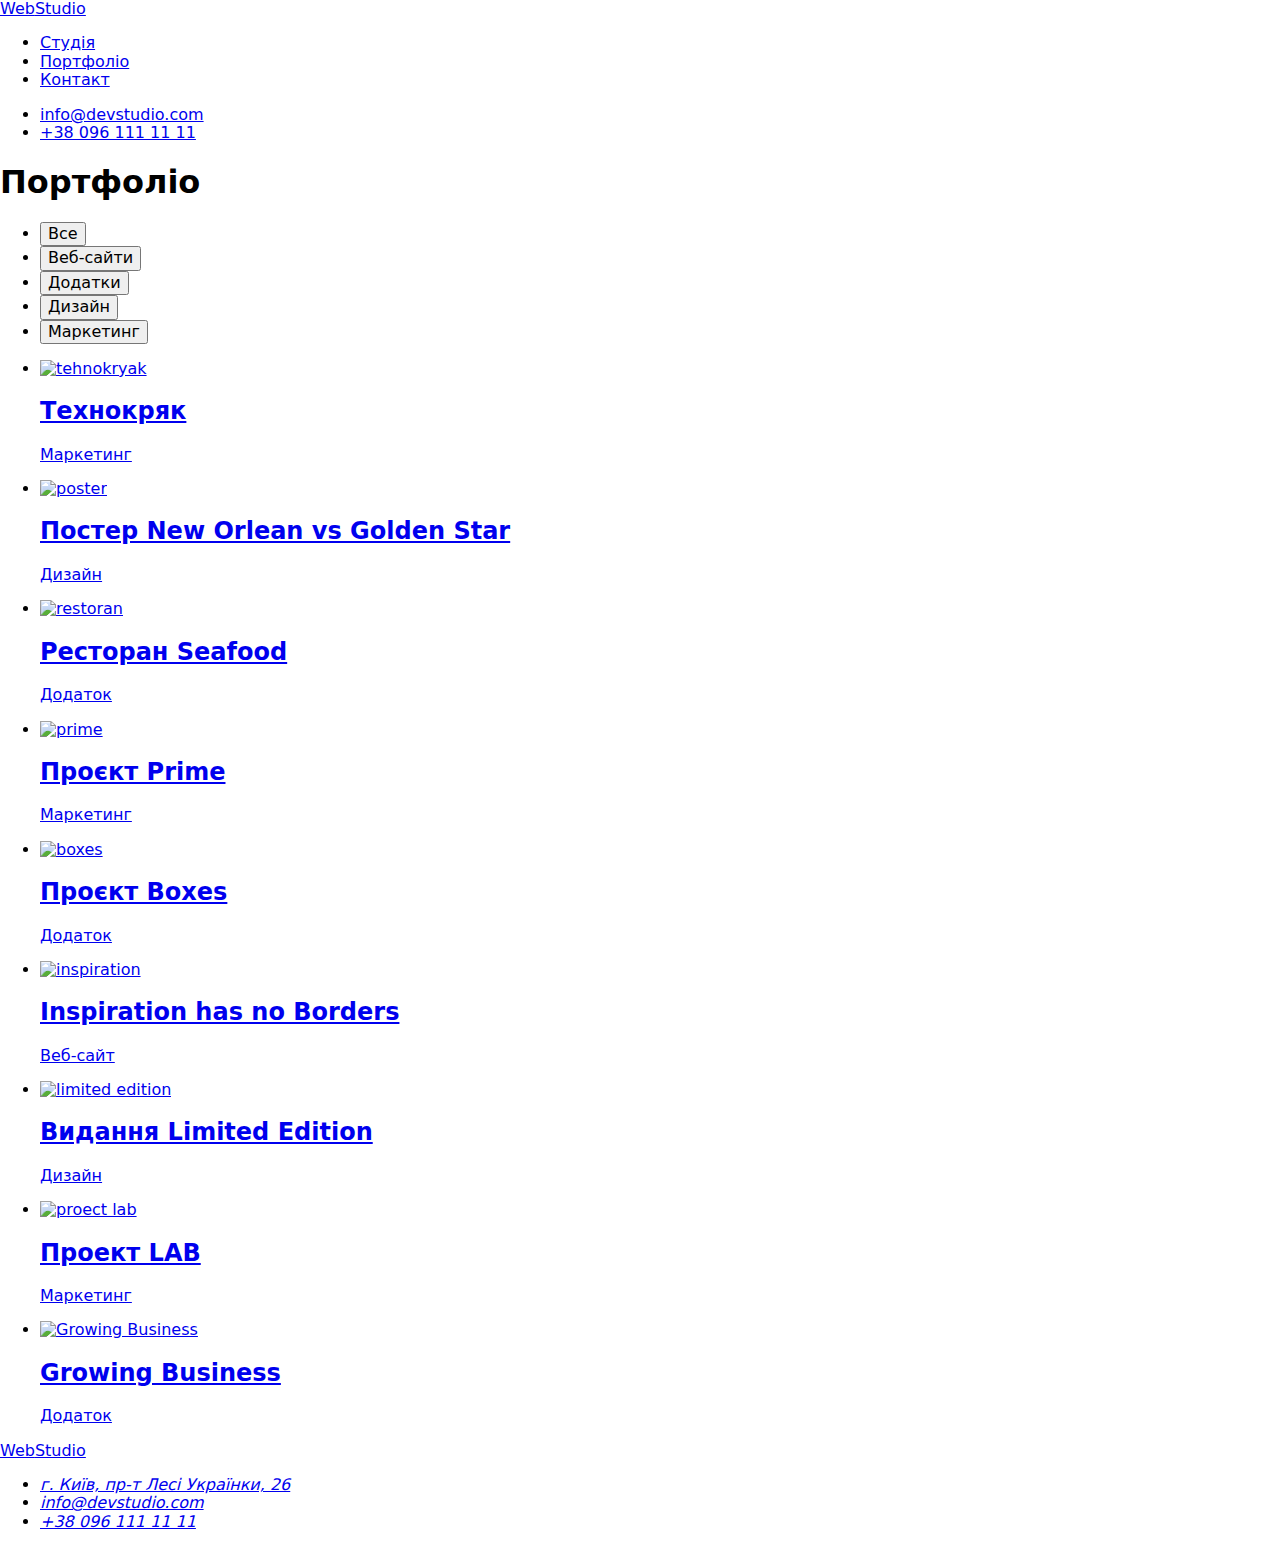
==== portfolio.html @ cefe83f0 "додає portfolio.html" ====
<!DOCTYPE html>
<html lang="uk">
  <head>
    <meta charset="UTF-8" />
    <meta http-equiv="X-UA-Compatible" content="IE=edge" />
    <meta name="viewport" content="width=device-width, initial-scale=1.0" />
    <title lang="en">WebStudio</title>
    <link
      href="https://fonts.googleapis.com/css2?family=Raleway:wght@700&family=Roboto:wght@400;500;700;900&display=swap"
      rel="stylesheet"
    />
    <link
      href="https://cdnjs.cloudflare.com/ajax/libs/modern-normalize/1.1.0/modern-normalize.min.css"
      rel="stylesheet"
    />
    <link rel="stylesheet" href="./css/styles.css" />
  </head>

  <body>
    <header>
      <div class="container navigation">
        <nav class="nav-container-left">
          <a href="./index.html" lang="en" class="logo"
            >Web<span class="logo-black">Studio</span></a
          >
          <div class="site-nav-container">
            <ul class="site-nav">
              <li>
                <a href="./index.html" class="current">Студія</a>
              </li>
              <li>
                <a href="./portfolio.html">Портфоліо</a>
              </li>
              <li>
                <a href="#">Контакт</a>
              </li>
            </ul>
          </div>
        </nav>
        <div class="nav-container-right">
          <ul class="site-nav-contacts">
            <li>
              <a href="mailto:info@devstudio.com">info@devstudio.com</a>
            </li>
            <li>
              <a href="tel:+380961111111">+38 096 111 11 11</a>
            </li>
          </ul>
        </div>
      </div>
    </header>

    <main>
      <div class="container">
        <div class="portfolio-buttons">
          <h1 class="visually-hidden">Портфоліо</h1>
          <ul class="list-buttons">
            <li class="item-button">
              <button type="button">Все</button>
            </li>

            <li class="item-button">
              <!--щоб не робився перенос тире, вставляємо спец-символ-->
              <button type="button">Веб&#8209;сайти</button>
            </li>

            <li class="item-button">
              <button type="button">Додатки</button>
            </li>

            <li class="item-button">
              <button type="button">Дизайн</button>
            </li>

            <li class="item-button">
              <button type="button">Маркетинг</button>
            </li>
          </ul>
        </div>

        <div class="portfolio">
          <ul class="card-set">
            <li class="item">
              <a href="#">
                <div class="card">
                  <img src="./images/2/img8.jpg" alt="tehnokryak" width="370" />
                </div>
                <div class="under-foto">
                  <h2>Технокряк</h2>
                  <p>Маркетинг</p>
                </div>
              </a>
            </li>

            <li class="item">
              <a href="#">
                <div class="card">
                  <img src="./images/2/img9.jpg" alt="poster" width="370" />
                </div>
                <div class="under-foto">
                  <h2>Постер New Orlean vs Golden Star</h2>
                  <p>Дизайн</p>
                </div>
              </a>
            </li>

            <li class="item">
              <a href="#">
                <div class="card">
                  <img src="./images/2/img10.jpg" alt="restoran" width="370" />
                </div>
                <div class="under-foto">
                  <h2>Ресторан Seafood</h2>
                  <p>Додаток</p>
                </div>
              </a>
            </li>

            <li class="item">
              <a href="#">
                <div class="card">
                  <img src="./images/2/img11.jpg" alt="prime" width="370" />
                </div>
                <div class="under-foto">
                  <h2>Проєкт Prime</h2>
                  <p>Маркетинг</p>
                </div>
              </a>
            </li>

            <li class="item">
              <a href="#">
                <div class="card">
                  <img src="./images/2/img12.jpg" alt="boxes" width="370" />
                </div>
                <div class="under-foto">
                  <h2>Проєкт Boxes</h2>
                  <p>Додаток</p>
                </div>
              </a>
            </li>

            <li class="item">
              <a href="#">
                <div class="card">
                  <img
                    src="./images/2/img13.jpg"
                    alt="inspiration"
                    width="370"
                  />
                </div>
                <div class="under-foto">
                  <h2>Inspiration has no Borders</h2>
                  <p>Веб-сайт</p>
                </div>
              </a>
            </li>

            <li class="item">
              <a href="#">
                <div class="card">
                  <img
                    src="./images/2/img14.jpg"
                    alt="limited edition"
                    width="370"
                  />
                </div>
                <div class="under-foto">
                  <h2>Видання Limited Edition</h2>
                  <p>Дизайн</p>
                </div>
              </a>
            </li>

            <li class="item">
              <a href="#">
                <div class="card">
                  <img
                    src="./images/2/img15.jpg"
                    alt="proect lab"
                    width="370"
                  />
                </div>
                <div class="under-foto">
                  <h2>Проект LAB</h2>
                  <p>Маркетинг</p>
                </div>
              </a>
            </li>

            <li class="item">
              <a href="#">
                <div class="card">
                  <img
                    src="./images/2/img16.jpg"
                    alt="Growing Business"
                    width="370"
                  />
                </div>
                <div class="under-foto">
                  <h2>Growing Business</h2>
                  <p>Додаток</p>
                </div>
              </a>
            </li>
          </ul>
        </div>
      </div>
    </main>

    <footer>
      <div class="container">
        <a href="./index.html" lang="en" class="logo"
          >Web<span class="logo-white">Studio</span></a
        >

        <address>
          <ul class="footer-address">
            <li>
              <a
                href="https://goo.gl/maps/CPtrU1FHBa2aNyZL9"
                target="_blank"
                rel="noopener noreferrer nofollow"
                >г. Київ, пр-т Лесі Українки, 26</a
              ><br />
            </li>

            <li class="foorer-mail">
              <a href="mailto:info@devstudio.com">info@devstudio.com</a><br />
            </li>

            <li class="foorer-phone">
              <a href="tel:+380961111111">+38 096 111 11 11</a>
            </li>
          </ul>
        </address>
      </div>
    </footer>
  </body>
</html>
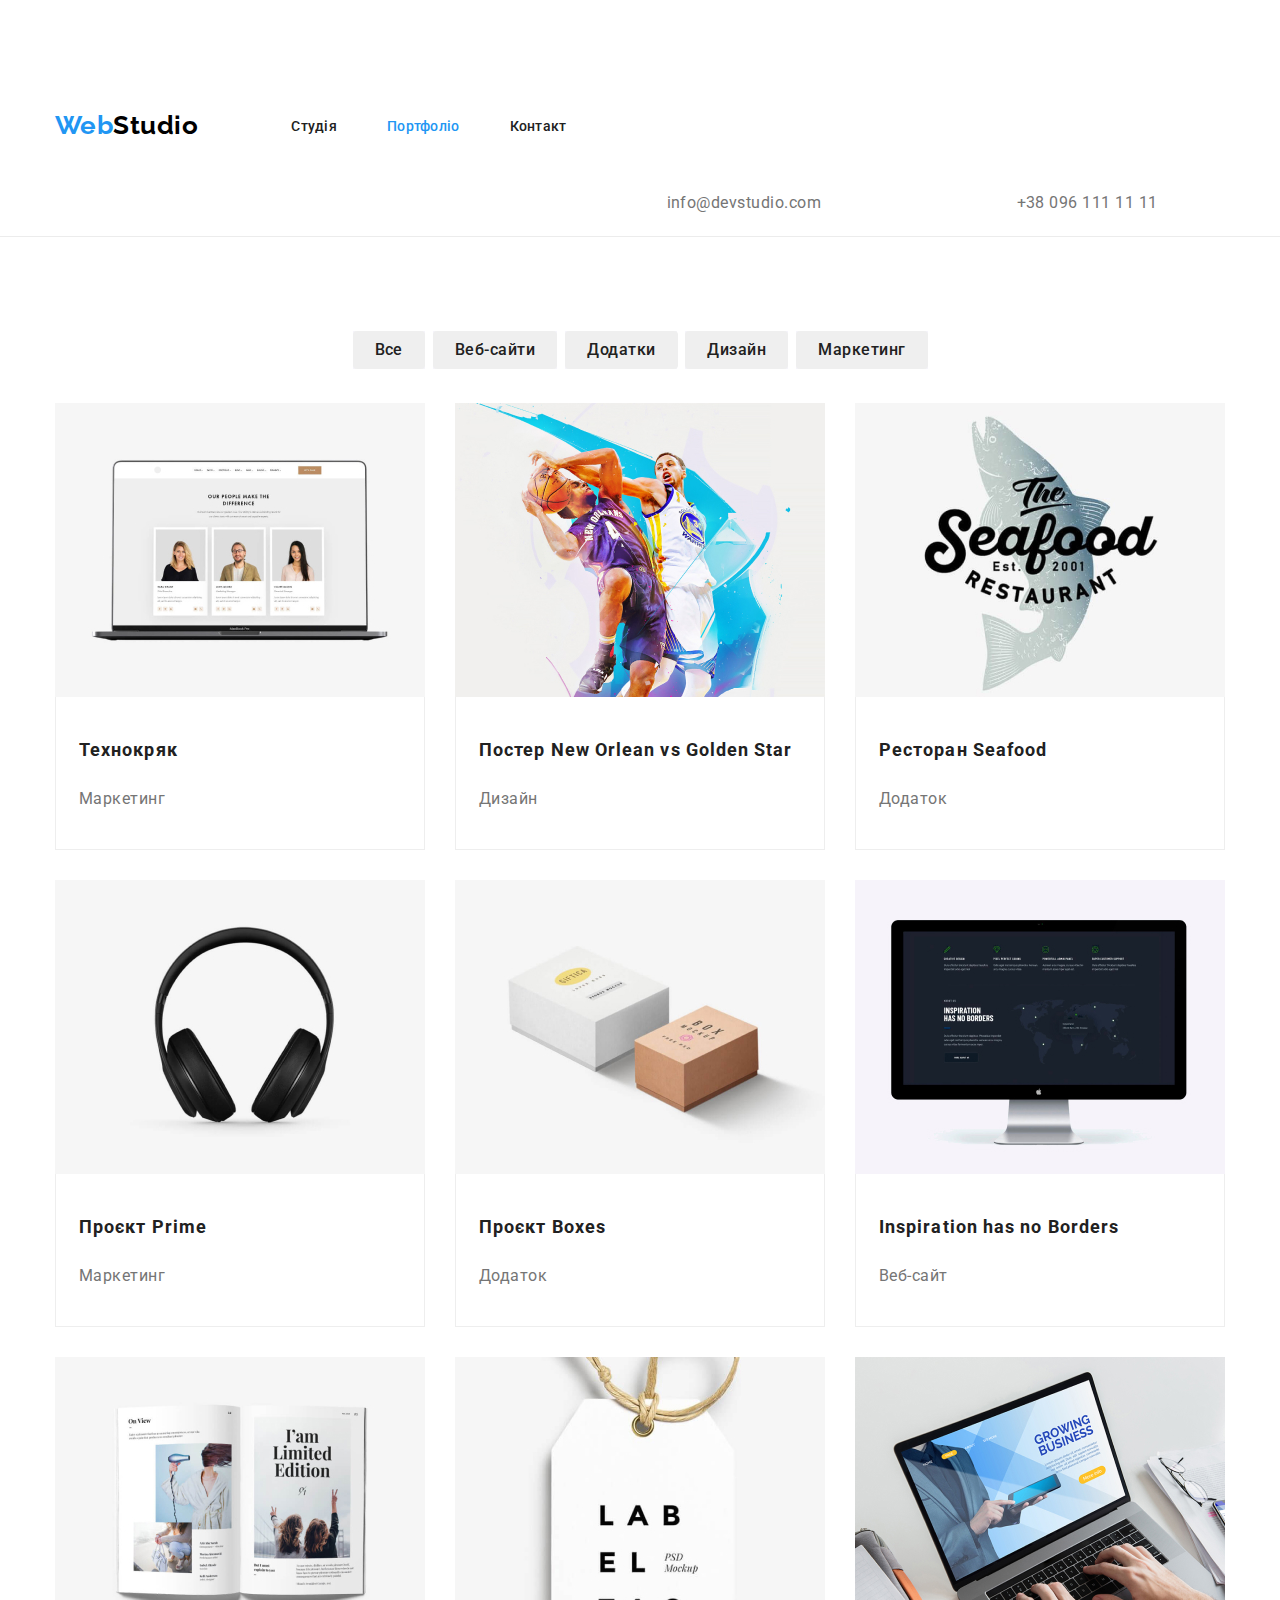
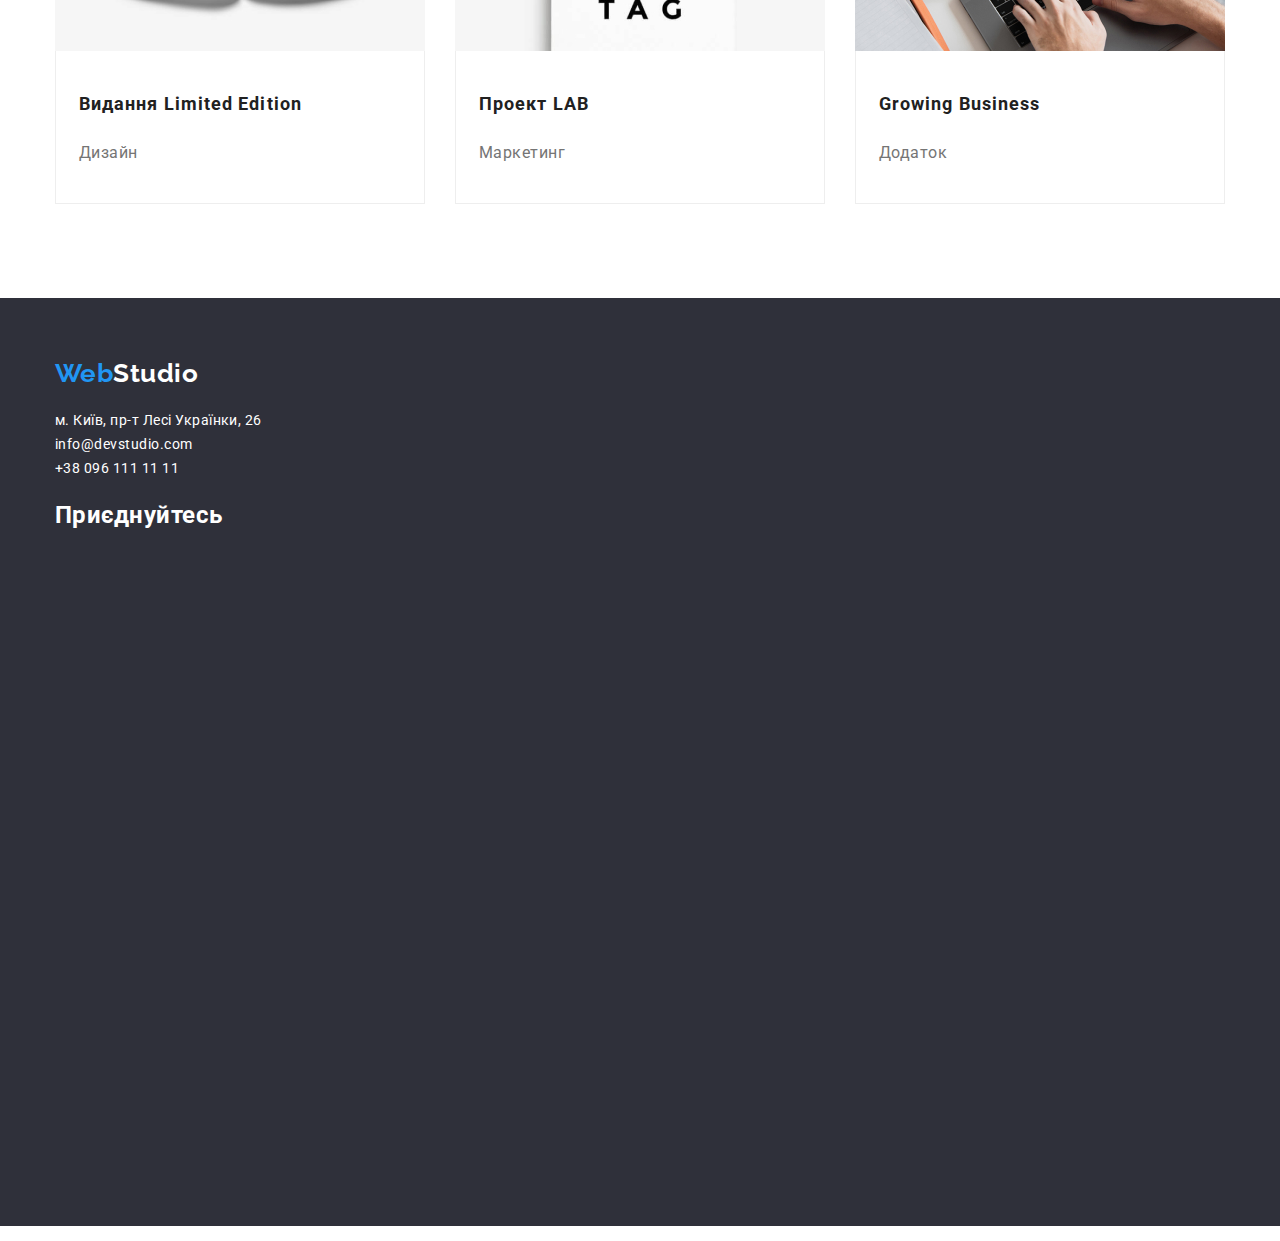
==== commit a87be82e: "додає розмітку portfolio.html" ====
--- a/portfolio.html
+++ b/portfolio.html
@@ -18,34 +18,46 @@
 
   <body>
     <header>
-      <div class="container navigation">
-        <nav class="nav-container-left">
-          <a href="./index.html" lang="en" class="logo"
-            >Web<span class="logo-black">Studio</span></a
-          >
-          <div class="site-nav-container">
-            <ul class="site-nav">
-              <li>
-                <a href="./index.html" class="current">Студія</a>
-              </li>
-              <li>
-                <a href="./portfolio.html">Портфоліо</a>
-              </li>
-              <li>
-                <a href="#">Контакт</a>
+      <div class="test">
+        <div class="container navigation">
+          <nav class="nav-container-left">
+            <a href="./index.html" lang="en" class="logo"
+              >Web<span class="logo-black">Studio</span></a
+            >
+            <div class="site-nav-container">
+              <ul class="site-nav">
+                <li>
+                  <a href="./index.html">Студія</a>
+                </li>
+                <li>
+                  <a href="./portfolio.html" class="current">Портфоліо</a>
+                </li>
+                <li>
+                  <a href="#">Контакт</a>
+                </li>
+              </ul>
+            </div>
+          </nav>
+          <div class="nav-container-right">
+            <ul class="site-nav-contacts">
+              <li class="icon-box">
+                <a href="mailto:info@devstudio.com">
+                  <svg class="icon-envelope">
+                    <use href="./images/symbol-defs.svg#icon-envelope"></use>
+                  </svg>
+                  <div>info@devstudio.com</div>
+                </a>
+              </li>
+              <li class="icon-box">
+                <a href="tel:+380961111111">
+                  <svg class="icon-smartphone">
+                    <use href="./images/symbol-defs.svg#icon-smartphone"></use>
+                  </svg>
+                  <div>+38 096 111 11 11</div>
+                </a>
               </li>
             </ul>
           </div>
-        </nav>
-        <div class="nav-container-right">
-          <ul class="site-nav-contacts">
-            <li>
-              <a href="mailto:info@devstudio.com">info@devstudio.com</a>
-            </li>
-            <li>
-              <a href="tel:+380961111111">+38 096 111 11 11</a>
-            </li>
-          </ul>
         </div>
       </div>
     </header>
@@ -83,7 +95,11 @@
             <li class="item">
               <a href="#">
                 <div class="card">
-                  <img src="./images/2/img8.jpg" alt="tehnokryak" width="370" />
+                  <img
+                    src="./images/2/img8.jpg"
+                    alt="tehnokryak"
+                    width="370"
+                  />
                 </div>
                 <div class="under-foto">
                   <h2>Технокряк</h2>
@@ -95,7 +111,11 @@
             <li class="item">
               <a href="#">
                 <div class="card">
-                  <img src="./images/2/img9.jpg" alt="poster" width="370" />
+                  <img
+                    src="./images/2/img9.jpg"
+                    alt="poster"
+                    width="370"
+                  />
                 </div>
                 <div class="under-foto">
                   <h2>Постер New Orlean vs Golden Star</h2>
@@ -107,7 +127,11 @@
             <li class="item">
               <a href="#">
                 <div class="card">
-                  <img src="./images/2/img10.jpg" alt="restoran" width="370" />
+                  <img
+                    src="./images/2/img10.jpg"
+                    alt="restoran"
+                    width="370"
+                  />
                 </div>
                 <div class="under-foto">
                   <h2>Ресторан Seafood</h2>
@@ -175,11 +199,7 @@
             <li class="item">
               <a href="#">
                 <div class="card">
-                  <img
-                    src="./images/2/img15.jpg"
-                    alt="proect lab"
-                    width="370"
-                  />
+                  <img src="./images/2/img15.jpg" alt="proect lab" width="370" />
                 </div>
                 <div class="under-foto">
                   <h2>Проект LAB</h2>
@@ -209,31 +229,71 @@
     </main>
 
     <footer>
-      <div class="container">
-        <a href="./index.html" lang="en" class="logo"
-          >Web<span class="logo-white">Studio</span></a
-        >
-
-        <address>
-          <ul class="footer-address">
-            <li>
-              <a
-                href="https://goo.gl/maps/CPtrU1FHBa2aNyZL9"
-                target="_blank"
-                rel="noopener noreferrer nofollow"
-                >г. Київ, пр-т Лесі Українки, 26</a
-              ><br />
-            </li>
-
-            <li class="foorer-mail">
-              <a href="mailto:info@devstudio.com">info@devstudio.com</a><br />
-            </li>
-
-            <li class="foorer-phone">
-              <a href="tel:+380961111111">+38 096 111 11 11</a>
+      <div class="container footer-container">
+        <div>
+          <a href="./index.html" lang="en" class="logo logo-focus"
+            >Web<span class="logo-white">Studio</span></a
+          >
+          <address>
+            <ul class="footer-address">
+              <li>
+                <a
+                  href="https://goo.gl/maps/CPtrU1FHBa2aNyZL9"
+                  target="_blank"
+                  rel="noopener noreferrer nofollow"
+                  >м. Київ, пр-т Лесі Українки, 26</a
+                ><br />
+              </li>
+
+              <li class="foorer-mail">
+                <a href="mailto:info@devstudio.com">info@devstudio.com</a><br />
+              </li>
+
+              <li class="foorer-phone">
+                <a href="tel:+380961111111">+38 096 111 11 11</a>
+              </li>
+            </ul>
+          </address>
+        </div>
+        <div class="join">
+          <h2>Приєднуйтесь</h2>
+          <ul class="footer-icon">
+            <li class="grey-icon-set">
+              <a href="">
+                <svg class="grey-icon-item">
+                  <use
+                    href="./images/symbol-defs.svg#icon-instagram-white"
+                  ></use>
+                </svg>
+              </a>
+            </li>
+            <li class="grey-icon-set">
+              <a href="">
+                <svg class="grey-icon-item">
+                  <use href="./images/symbol-defs.svg#icon-twitter-white"></use>
+                </svg>
+              </a>
+            </li>
+            <li class="grey-icon-set">
+              <a href="">
+                <svg class="grey-icon-item">
+                  <use
+                    href="./images/symbol-defs.svg#icon-facebook-white"
+                  ></use>
+                </svg>
+              </a>
+            </li>
+            <li class="grey-icon-set">
+              <a href="">
+                <svg class="grey-icon-item">
+                  <use
+                    href="./images/symbol-defs.svg#icon-linkedin-white"
+                  ></use>
+                </svg>
+              </a>
             </li>
           </ul>
-        </address>
+        </div>
       </div>
     </footer>
   </body>
--- a/css/styles.css
+++ b/css/styles.css
@@ -0,0 +1,401 @@
+:root {
+    --title-text-color: rgba(33, 33, 33, 1);
+    --pargraf-text-color: rgba(117, 117, 117, 1);
+    --dark-background: rgba(47, 48, 58, 1);
+    --white: rgba(255, 255, 255, 1);
+    --blue: rgba(33, 150, 243, 1);
+
+}
+
+body {
+    background-color: var(--white);
+    font-family: roboto, sans-serif;
+    letter-spacing: 0.03em;
+    line-height: 1.2;
+
+    margin-top: 15px;
+    margin-bottom: 15px;
+}
+
+body a {
+    text-decoration: none;
+}
+
+/* убираем маркеры в списках */
+ul {
+    list-style: none;
+    margin: 0;
+    padding: 0;
+}
+
+button {
+    font-family: inherit;
+    cursor: pointer;
+    color: var(--title-text-color);
+    font-weight: 500;
+    font-size: 16px;
+    line-height: 1.62;
+    text-align: center;
+    letter-spacing: 0.03em;
+    border: none;
+    border-radius: 4px;
+    padding: 6px 22px;
+}
+
+/* цвет кнопки гпавной при ховере 188CE8 */
+button:hover,
+button:focus {
+    color: var(--white);
+    background-color: var(--blue);
+}
+
+.container {
+    margin-left: auto;
+    margin-right: auto;
+    padding-left: 15px;
+    padding-right: 15px;
+    width: 1200px;
+    outline: 2px solid none;
+}
+
+.visually-hidden {
+    position: absolute;
+    white-space: nowrap;
+    width: 1px;
+    height: 1px;
+    overflow: hidden;
+    border: 0;
+    padding: 0;
+    clip: rect(0 0 0 0);
+    clip-path: inset(50%);
+    margin: -1px;
+}
+
+.logo {
+    color: var(--blue);
+    font-size: 26px;
+    font-family: raleway, sans-serif;
+    font-weight: 700;
+    font-size: 26px;
+    line-height: 1.19;
+}
+
+.logo-black {
+    color: rgba(0, 0, 0, 1);
+    margin-right: 93px;
+}
+
+.logo-white {
+    color: var(--white);
+}
+
+header {
+    border-bottom: 1px solid rgba(236, 236, 236, 1);
+}
+
+.navigation {
+    display: flex;
+    align-items: center;
+    padding-top: 24px;
+    padding-bottom: 24px;
+}
+
+.nav-container-left {
+    display: flex;
+    align-items: center;
+}
+
+.site-nav-container li {
+    margin-right: 50px;
+}
+
+.site-nav {
+    display: flex;
+    align-items: center;
+    margin: 0;
+    padding: 0;
+}
+
+.site-nav a {
+    color: var(--title-text-color);
+    font-weight: 500;
+    font-size: 14px;
+    line-height: 1.14;
+    letter-spacing: 0.02em;
+}
+
+/* виділяємо поточну сторінку(студіо, портфоліо, контакти) */
+.site-nav a.current {
+    color: var(--blue);
+}
+
+.navigation a:hover,
+.navigation a:focus {
+    color: var(--blue);
+}
+
+.nav-container-right {
+    margin-left: auto;
+    align-items: center;
+}
+
+.site-nav-contacts {
+    display: flex;
+    align-items: center;
+    margin: 0;
+    padding: 0;
+}
+
+.site-nav-contacts a {
+    color: var(--pargraf-text-color);
+}
+
+.site-nav-contacts li {
+    margin-left: 50px;
+}
+
+.title-section {
+    color: var(--white);
+    background-color: rgba(47, 48, 58, 1);
+    text-align: center;
+    outline: 2px solid none;
+    padding-top: 200px;
+    padding-bottom: 200px;
+
+
+
+}
+
+/* зробили всі літери великими text-transform: uppercase; */
+.text-big-title {
+    font-weight: 900;
+    font-size: 44px;
+    line-height: 1.36;
+    letter-spacing: 0.06em;
+    text-transform: uppercase;
+    text-align: center;
+    margin: 0;
+}
+
+.button-title {
+    background-color: var(--blue);
+    color: var(--white);
+    font-weight: 700;
+    font-size: 16px;
+    line-height: 30px;
+    letter-spacing: 0.06em;
+    margin-top: 30px;
+    border: none;
+    padding: 10px 26px;
+}
+
+.button-title:hover,
+.button-title:focus {
+    background-color: rgba(24, 140, 232, 1);
+}
+
+.benefits {
+    font-size: 14px;
+    outline: 2px solid none;
+    padding-top: 94px;
+    padding-bottom: 94px;
+}
+
+.benefits-list {
+    display: flex;
+    justify-content: space-between;
+    margin-right: -30px;
+}
+
+.benefits-list li {
+    margin-right: 30px;
+}
+
+.benefits-list h3 {
+    color: var(--title-text-color);
+    font-weight: 700;
+    line-height: 1.14;
+    text-transform: uppercase;
+    margin-top: 0;
+    margin-bottom: 0;
+}
+
+.benefits-list p {
+    color: var(--pargraf-text-color);
+    font-weight: 400;
+    line-height: 1.71;
+    margin-top: 10px;
+    margin-bottom: 0;
+}
+
+.our-works {
+    padding-bottom: 94px;
+    outline: 2px solid none;
+}
+
+.our-works h2 {
+    font-weight: 700;
+    font-size: 36px;
+    line-height: 1.17;
+    text-align: center;
+    margin: 0;
+}
+
+.our-works-list {
+    display: flex;
+    margin-top: 50px;
+    margin-bottom: 0;
+    margin-right: -30px;
+    justify-content: space-between;
+}
+
+.our-works-list li {
+    margin-right: 30px;
+}
+
+.team-title {
+    padding-bottom: 94px;
+    outline: 2px solid none;
+    background-color: rgba(245, 244, 250, 1);
+}
+
+.team-title h2 {
+    font-weight: 700;
+    font-size: 36px;
+    line-height: 1.17;
+    text-align: center;
+    margin: 0;
+}
+
+.team-list {
+    display: flex;
+    margin-top: 50px;
+    margin-bottom: 0;
+    margin-right: -30px;
+    justify-content: space-between;
+}
+
+.team {
+    text-align: center;
+    background-color: var(--white);
+    font-size: 16px;
+    line-height: 1.19;
+    margin-right: 30px;
+}
+
+.team h3 {
+    font-size: 16px;
+    font-weight: 500;
+    color: var(--title-text-color);
+}
+
+.team p {
+    color: var(--pargraf-text-color);
+    font-weight: 400;
+}
+
+
+footer {
+    background-color: var(--dark-background);
+    color: var(--white);
+    outline: 2px solid none;
+    padding-top: 60px;
+    padding-bottom: 60px;
+}
+
+footer a {
+    color: var(--white);
+}
+
+address {
+    margin-top: 20px;
+}
+
+.footer-address {
+    font-style: normal;
+    font-weight: 400;
+    font-size: 14px;
+    line-height: 1.71;
+}
+
+.foorer-mail,
+.foorer-phone {
+    color: rgba(255, 255, 255, 0.6);
+}
+
+.portfolio-buttons {
+    margin-left: auto;
+    margin-right: auto;
+    width: 575px;
+    outline: 2px solid none;
+    margin-top: 94px;
+}
+
+.list-buttons {
+    display: flex;
+    flex-direction: column(row) padding-left: 0;
+    margin-left: -8px;
+}
+
+.item-button {
+    flex-basis: content;
+    width: 38px;
+    margin-left: 8px;
+    background-color: rgba(245, 244, 250, 1);
+    /* justify-content: space-between ; - можна вписувати замість flex-basis: content; щоб розподілити текст*/
+}
+
+.portfolio {
+    margin-top: 34px;
+    margin-bottom: 94px;
+}
+
+/* ФОТО: ставимо елементи списку в строку (display: flex;) і робими перенос фото по строкам ( flex-wrap: wrap;)
+   (margin-top: -28px;)-не можна ставити коли є колір фону (саме цієї секції card-set), тоді треба прибирати іншим способом */
+.card-set {
+    display: flex;
+    flex-wrap: wrap;
+    align-items: center;
+    margin-top: -30px;
+    margin-bottom: 0;
+}
+
+.item {
+    margin-top: 30px;
+    margin-right: 30px;
+}
+
+/* ми кожному 3-му елементу прибираємо маржин справа*/
+.item:nth-child(3n) {
+    margin-right: 0;
+}
+
+.card {
+    display: flex;
+    align-content: flex-end;
+}
+
+.under-foto {
+    padding-top: 20px;
+    padding-bottom: 19px;
+    padding-left: 23px;
+    padding-right: 23px;
+    border-right: 1px solid rgba(238, 238, 238, 1);
+    border-left: 1px solid rgba(238, 238, 238, 1);
+    border-bottom: 1px solid rgba(238, 238, 238, 1);
+}
+
+.under-foto h2 {
+    color: var(--title-text-color);
+    font-weight: 700;
+    font-size: 18px;
+    line-height: 2;
+    letter-spacing: 0.06em;
+}
+
+.under-foto p {
+    color: var(--pargraf-text-color);
+    font-weight: 400;
+    font-size: 16px;
+    line-height: 1.88;
+}